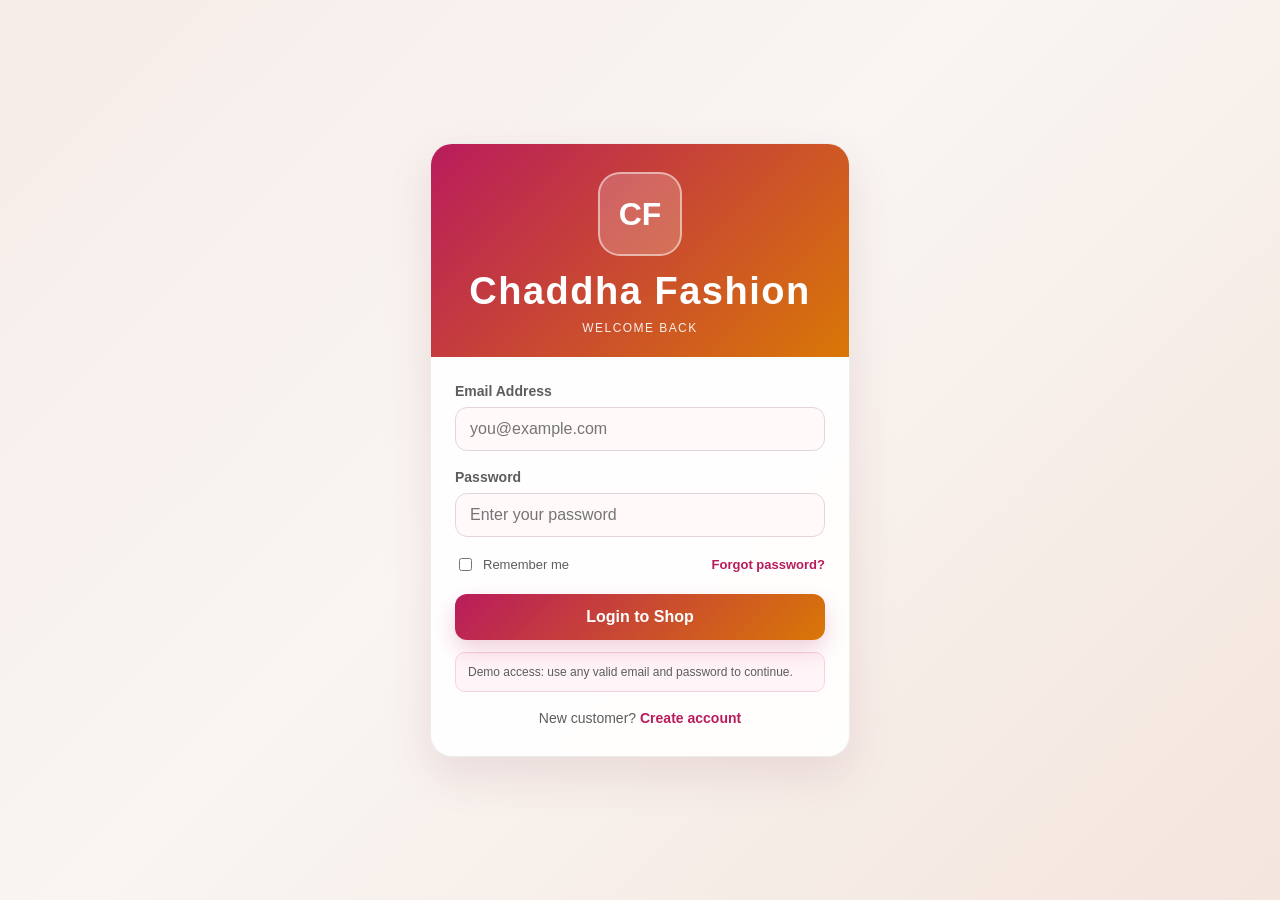
==== index.html @ 6eb84017 "Merge pull request #5 from sudhanshimehrotra/feature/blog Added blog" ====
<!DOCTYPE html>
<html lang="en">
  <head>
    <meta charset="UTF-8" />
    <meta name="viewport" content="width=device-width, initial-scale=1.0" />
    <title> Yash | Premium Style</title>
    <style>
      :root {
        --bg: #f7f1ee;
        --panel: #f1e8e4;
        --panel-dark: #e4d3ca;
        --text: #1d1d1d;
        --muted: #4b4b4b;
        --white: #ffffff;
        --accent: #b91c5c;
        --soft-accent: #d97706;
      }

      * {
        box-sizing: border-box;
      }

      body {
        margin: 0;
        background: #efefef;
        font-family: Arial, Helvetica, sans-serif;
        color: var(--text);
      }

      .page {
        width: min(1100px, 92%);
        margin: 40px auto;
        background: transparent;
      }

      .topbar {
        display: grid;
        grid-template-columns: 1.2fr 3.5fr 0.3fr;
        align-items: center;
        gap: 16px;
        margin-bottom: 18px;
        min-height: 80px;
      }

      .logo-box,
      .nav-box,
      .banner,
      .intro,
      .card,
      .footer {
        background: var(--panel);
        border: 1px solid rgba(0, 0, 0, 0.08);
      }

      .logo-box {
        display: flex;
        align-items: center;
        justify-content: center;
        min-height: 82px;
        padding: 12px;
        cursor: pointer;
      }

      .logo-box img {
        display: block;
        max-width: 100%;
        max-height: 82px;
        object-fit: contain;
        filter: drop-shadow(0 6px 12px rgba(185, 28, 92, 0.15));
      }

      .nav-box {
        min-height: 82px;
        display: flex;
        align-items: center;
        justify-content: center;
        gap: 28px;
        padding: 16px 24px;
        font-weight: 600;
        color: var(--muted);
        text-transform: uppercase;
        letter-spacing: 0.04em;
        font-size: 14px;
      }

      .nav-box span {
        display: inline-block;
        padding: 8px 12px;
        border-radius: 4px;
        cursor: pointer;
        transition: color 0.3s;
      }

      .nav-box span:hover {
        color: var(--accent);
      }

      .cart-icon {
        background: var(--panel);
        border: 1px solid rgba(0, 0, 0, 0.08);
        min-height: 82px;
        display: flex;
        align-items: center;
        justify-content: center;
        cursor: pointer;
        position: relative;
        border-radius: 4px;
        padding: 12px;
        font-size: 32px;
        transition: transform 0.2s;
      }

      .cart-icon:hover {
        transform: scale(1.05);
      }

      .user-actions {
        display: flex;
        align-items: center;
        justify-content: center;
        gap: 10px;
      }

      .logout-btn {
        background: var(--accent);
        color: white;
        border: none;
        border-radius: 8px;
        padding: 8px 12px;
        font-weight: 700;
        cursor: pointer;
      }

      .cart-badge {
        position: absolute;
        top: 8px;
        right: 8px;
        background: var(--accent);
        color: white;
        border-radius: 50%;
        width: 24px;
        height: 24px;
        display: flex;
        align-items: center;
        justify-content: center;
        font-size: 12px;
        font-weight: bold;
      }

      .banner {
        min-height: 420px;
        margin: 14px 0 18px;
        display: flex;
        align-items: center;
        justify-content: center;
        position: relative;
        overflow: hidden;
        background: #ececec;
        border: 1px solid rgba(0, 0, 0, 0.08);
      }

      .banner::before {
        content: "";
        position: absolute;
        inset: 0;
        background: linear-gradient(135deg, rgba(255,255,255,0.1), rgba(0,0,0,0.05));
        z-index: 1;
      }

      .banner img {
        position: absolute;
        inset: 0;
        width: 100%;
        height: 100%;
        object-fit: cover;
        display: block;
      }

      .banner-content {
        position: relative;
        z-index: 2;
        text-align: center;
        color: var(--text);
        background: rgba(255,255,255,0.18);
        padding: 24px 30px;
        border-radius: 12px;
        backdrop-filter: blur(2px);
      }

      .banner-content h2 {
        margin: 0 0 8px;
        font-size: clamp(32px, 4vw, 56px);
        letter-spacing: 0.04em;
      }

      .banner-content p {
        margin: 0;
        font-size: 18px;
        letter-spacing: 0.12em;
        text-transform: uppercase;
      }

      .intro {
        min-height: 110px;
        display: flex;
        align-items: center;
        justify-content: center;
        margin-bottom: 18px;
        padding: 20px 30px;
        font-size: clamp(22px, 2vw, 32px);
        font-weight: 700;
        text-align: center;
      }

      .section-header {
        display: flex;
        justify-content: space-between;
        align-items: center;
        margin: 24px 0 16px;
        padding: 12px 0;
        border-bottom: 2px solid var(--accent);
      }

      .section-header h3 {
        margin: 0;
        font-size: 24px;
        font-weight: 700;
      }

      .view-all-link {
        color: var(--accent);
        text-decoration: none;
        font-weight: 600;
        cursor: pointer;
        transition: color 0.3s;
      }

      .view-all-link:hover {
        color: #ff2d7d;
      }

      .product-grid {
        display: grid;
        grid-template-columns: repeat(3, minmax(180px, 1fr));
        gap: 18px;
        margin-bottom: 28px;
      }

      .section-container {
        margin-bottom: 32px;
      }

      .card {
        min-height: 240px;
        display: flex;
        align-items: center;
        justify-content: center;
        position: relative;
        overflow: hidden;
        background: #f3f3f3;
        cursor: pointer;
        transition: transform 0.3s, box-shadow 0.3s;
      }

      .card:hover {
        transform: translateY(-8px);
        box-shadow: 0 8px 16px rgba(0,0,0,0.15);
      }

      .card img {
        width: 100%;
        height: 100%;
        object-fit: cover;
        display: block;
      }

      .card-overlay {
        position: absolute;
        bottom: 0;
        left: 0;
        right: 0;
        background: rgba(0,0,0,0.7);
        color: white;
        padding: 12px;
        transform: translateY(100%);
        transition: transform 0.3s;
      }

      .card:hover .card-overlay {
        transform: translateY(0);
      }

      .card-overlay button {
        background: var(--accent);
        color: white;
        border: none;
        padding: 8px 16px;
        border-radius: 4px;
        cursor: pointer;
        font-weight: 600;
        width: 100%;
      }

      .card-overlay button:hover {
        background: #ff2d7d;
      }

      .footer {
        background: #f5f5f5;
        border: 1px solid rgba(0, 0, 0, 0.08);
        padding: 36px 28px 18px;
        margin-top: 18px;
      }

      .footer-inner {
        display: grid;
        grid-template-columns: 1.8fr 1fr 1fr 1fr 1.2fr;
        gap: 26px;
        align-items: start;
      }

      .footer-brand {
        padding-right: 18px;
      }

      .footer-brand h3 {
        margin: 0 0 10px;
        font-size: 30px;
        letter-spacing: 0.03em;
        text-transform: none;
      }

      .footer-brand p {
        margin: 0;
        color: var(--muted);
        line-height: 1.7;
        font-size: 15px;
      }

      .footer-col h4 {
        margin: 0 0 14px;
        font-size: 15px;
        letter-spacing: 0.08em;
        text-transform: uppercase;
        color: var(--text);
      }

      .footer-col ul {
        list-style: none;
        padding: 0;
        margin: 0;
      }

      .footer-col li {
        margin-bottom: 8px;
        color: var(--muted);
        font-size: 14px;
      }

      .socials {
        display: flex;
        flex-wrap: wrap;
        gap: 10px;
        margin-top: 10px;
      }

      .socials span {
        background: #fff;
        border: 1px solid rgba(0,0,0,0.08);
        padding: 8px 12px;
        border-radius: 20px;
        font-size: 13px;
      }

      .footer-divider {
        border: 0;
        border-top: 1px solid rgba(0, 0, 0, 0.18);
        margin: 28px 0 18px;
      }

      .footer-bottom {
        text-align: center;
        font-size: 14px;
        letter-spacing: 0.08em;
        text-transform: uppercase;
        color: var(--muted);
        padding-bottom: 10px;
      }

      @media (max-width: 760px) {
        .topbar {
          grid-template-columns: 1fr;
        }

        .footer-inner {
          grid-template-columns: 1fr 1fr;
        }

        .nav-box {
          flex-wrap: wrap;
          gap: 12px;
        }

        .product-grid {
          grid-template-columns: 1fr;
        }
      }
    </style>
  </head>
  <body>
    <div class="page">
      <header class="topbar">
        <div class="logo-box" onclick="goHome()">
          <img src="./chaddha-logo.svg" alt="Chaddha Fashion logo" />
        </div>
        <nav class="nav-box" aria-label="Main navigation">
          <span onclick="goHome()">Home</span>
          <span>Men</span>
          <span>Women</span>
          <span>Kids</span>
          <span>Sale</span>
          <span onclick="location.href='blog.html'">Blog</span>
        </nav>
        <div class="user-actions">
          <div class="cart-icon" onclick="goToCart()">
            🛒
            <div class="cart-badge" id="cart-count">0</div>
          </div>
          <button class="logout-btn" onclick="logoutUser()">Logout</button>
        </div>
      </header>

      <section class="banner" aria-label="Promotional banner">
        <img src="./My Boy.jpeg" alt="Fashion model" />
        <div class="banner-content">
          <h2>Big Fashion Sale</h2>
          <p>Up to 60% off</p>
        </div>
      </section>

      <section class="intro">Shop the Latest Trends for Every Season</section>

      <!-- Latest Fashion Highlight Section -->
      <div class="section-container">
        <div class="section-header">
          <h3>Latest Fashion Collections</h3>
        </div>
        <section style="background: var(--panel); padding: 24px; border-radius: 8px; margin-bottom: 28px; border: 1px solid rgba(0, 0, 0, 0.08);">
          <p style="margin: 0; font-size: 16px; line-height: 1.8; color: var(--text);">
            Explore our curated selection of the <strong>latest fashion trends</strong> from top designers and emerging brands. 
            Our collection features cutting-edge styles, contemporary designs, and timeless pieces that define today's fashion landscape. 
            Whether you're looking for seasonal must-haves, runway-inspired looks, or everyday essentials, discover the newest arrivals 
            that keep your wardrobe fresh and on-trend.
          </p>
        </section>
      </div>

      <!-- Featured Products Section -->
      <div class="section-container">
        <div class="section-header">
          <h3>Featured Products</h3>
          <a class="view-all-link" onclick="goToProducts()">View All →</a>
        </div>
        <section class="product-grid" id="featured-grid">
          <!-- Featured products will be inserted here -->
        </section>
      </div>

      <!-- New Arrivals Section -->
      <div class="section-container">
        <div class="section-header">
          <h3>New Arrivals</h3>
          <a class="view-all-link" onclick="goToProducts()">View All →</a>
        </div>
        <section class="product-grid" id="new-arrivals-grid">
          <!-- New arrivals will be inserted here -->
        </section>
      </div>

      <!-- Best Sellers Section -->
      <div class="section-container">
        <div class="section-header">
          <h3>Best Sellers</h3>
          <a class="view-all-link" onclick="goToProducts()">View All →</a>
        </div>
        <section class="product-grid" id="best-sellers-grid">
          <!-- Best sellers will be inserted here -->
        </section>
      </div>

      <!-- Trending Now Section -->
      <div class="section-container">
        <div class="section-header">
          <h3>shopping</h3>
          <a class="view-all-link" onclick="goToProducts()">View All →</a>
        </div>
        <section class="product-grid" id="trending-grid">
          <!-- Trending products will be inserted here -->
        </section>
      </div>

      <footer class="footer">
        <div class="footer-inner">
          <div class="footer-brand">
            <h3>Fashion for Every Moment</h3>
            <p>Discover stylish products made for everyone. Our collections celebrate fashion for all genders, offering diverse styles and sizes to express your unique identity and personal style.</p>
          </div>

          <div class="footer-col">
            <h4>Shop</h4>
            <ul>
              <li>Women</li>
              <li>Men</li>
              <li>Kids</li>
              <li>New Arrivals</li>
              <li>Sale</li>
            </ul>
          </div>

          <div class="footer-col">
            <h4>Customer Care</h4>
            <ul>
              <li>Contact Us</li>
              <li>FAQs</li>
              <li>Shipping &amp; Delivery</li>
              <li>Returns &amp; Refunds</li>
              <li>Order</li>
            </ul>
          </div>

          <div class="footer-col">
            <h4>About Us</h4>
            <ul>
              <li>Our Story</li>
              <li>Careers</li>
              <li>Privacy Policy</li>
              <li>Terms &amp; Conditions</li>
            </ul>
          </div>

          <div class="footer-col">
            <h4>Follow Us</h4>
            <div class="socials">
              <span>Instagram</span>
              <span>Facebook</span>
              <span>Pinterest</span>
              <span>YouTube</span>
            </div>
          </div>
        </div>

        <hr class="footer-divider" />

        <div class="footer-bottom">© 2026 CHADDHA FASHION. All Rights Reserved.</div>
      </footer>
    </div>

    <script>
      function checkLogin() {
        const loggedIn = localStorage.getItem('chaddha_logged_in');
        if (loggedIn !== 'true') {
          window.location.href = 'login.html';
          return false;
        }
        return true;
      }

      function logoutUser() {
        localStorage.removeItem('chaddha_logged_in');
        localStorage.removeItem('chaddha_user_email');
        localStorage.removeItem('chaddha_user_password');
        window.location.href = 'login.html';
      }

      checkLogin();

      // Extended Product data with categories
      const allProducts = [
        {
          id: 1,
          name: "Premium Men's Fashion",
          image: './Box 1.jpg',
          price: 1999,
          description: 'Premium quality men\'s fashion collection with latest trends',
          category: 'men',
          featured: true,
          newArrival: true,
          bestSeller: false,
          trending: true
        },
        {
          id: 2,
          name: "Women's Essentials",
          image: './box 2.jpg',
          price: 2499,
          description: 'Beautiful women\'s collection for every occasion',
          category: 'women',
          featured: true,
          newArrival: false,
          bestSeller: true,
          trending: true
        },
        {
          id: 3,
          name: "Kids Collection",
          image: './box 3.jpg',
          price: 999,
          description: 'Comfortable and stylish clothing for kids',
          category: 'kids',
          featured: true,
          newArrival: true,
          bestSeller: true,
          trending: false
        },
        {
          id: 4,
          name: "Summer Dress Collection",
          image: './box 2.jpg',
          price: 1599,
          description: 'Lightweight and comfortable summer dresses',
          category: 'women',
          featured: false,
          newArrival: true,
          bestSeller: false,
          trending: true
        },
        {
          id: 5,
          name: "Casual Men's Wear",
          image: './Box 1.jpg',
          price: 1299,
          description: 'Casual and comfortable men\'s clothing line',
          category: 'men',
          featured: false,
          newArrival: false,
          bestSeller: true,
          trending: true
        },
        {
          id: 6,
          name: "Kids Sports Wear",
          image: './box 3.jpg',
          price: 799,
          description: 'Active wear for kids with great comfort',
          category: 'kids',
          featured: false,
          newArrival: true,
          bestSeller: true,
          trending: false
        }
      ];

      // Cart management
      let cart = JSON.parse(localStorage.getItem('cart')) || [];

      function updateCartCount() {
        const count = cart.length;
        document.getElementById('cart-count').textContent = count;
      }

      function renderProductCard(product) {
        return `
          <article class="card" onclick="viewProduct(${product.id})">
            <img src="${product.image}" alt="${product.name}" />
            <div class="card-overlay">
              <button onclick="addToCart(${product.id}, event)">Add to Cart</button>
            </div>
          </article>
        `;
      }

      function renderProducts() {
        // Featured Products
        const featured = allProducts.filter(p => p.featured);
        document.getElementById('featured-grid').innerHTML = featured.map(renderProductCard).join('');

        // New Arrivals
        const newArrivals = allProducts.filter(p => p.newArrival);
        document.getElementById('new-arrivals-grid').innerHTML = newArrivals.map(renderProductCard).join('');

        // Best Sellers
        const bestSellers = allProducts.filter(p => p.bestSeller);
        document.getElementById('best-sellers-grid').innerHTML = bestSellers.map(renderProductCard).join('');

        // Trending
        const trending = allProducts.filter(p => p.trending);
        document.getElementById('trending-grid').innerHTML = trending.map(renderProductCard).join('');
      }

      function addToCart(productId, event) {
        event.stopPropagation();
        const product = allProducts.find(p => p.id === productId);
        if (product) {
          cart.push({...product, cartId: Date.now()});
          localStorage.setItem('cart', JSON.stringify(cart));
          updateCartCount();
          alert(`${product.name} added to cart!`);
        }
      }

      function viewProduct(productId) {
        const product = allProducts.find(p => p.id === productId);
        if (product) {
          alert(`${product.name}\n\nPrice: ₹${product.price}\n\n${product.description}\n\nClick "Add to Cart" to purchase!`);
        }
      }

      function goToCart() {
        window.location.href = 'cart.html';
      }

      function goHome() {
        window.location.href = 'index.html';
      }

      function goToProducts() {
        window.location.href = 'products.html';
      }

      // Initialize
      updateCartCount();
      renderProducts();
    </script>
  </body>
</html>
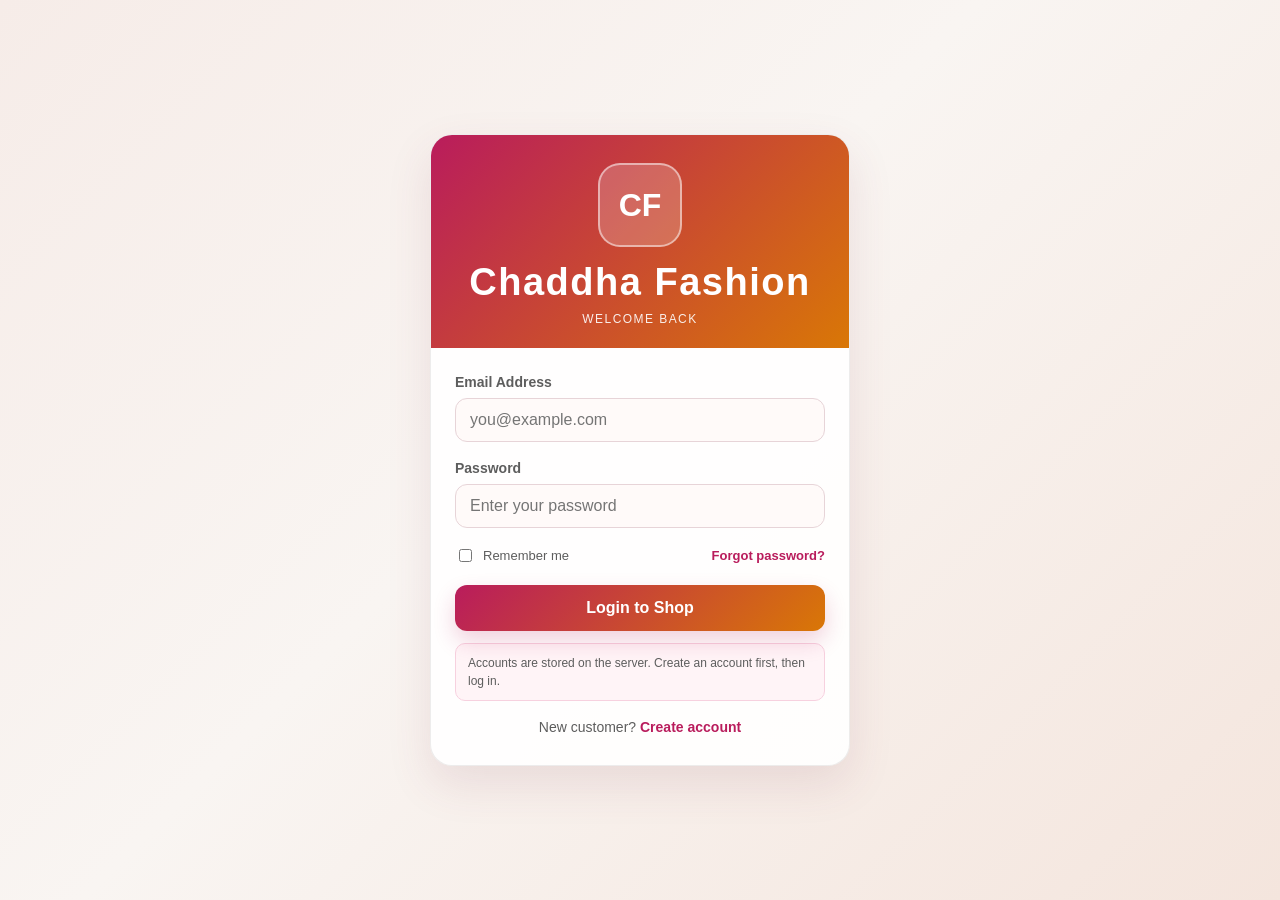
==== commit 1b341fe4: "added clothing features" ====
--- a/index.html
+++ b/index.html
@@ -3,7 +3,10 @@
   <head>
     <meta charset="UTF-8" />
     <meta name="viewport" content="width=device-width, initial-scale=1.0" />
-    <title> Yash | Premium Style</title>
+    <meta name="description" content="Shop the latest men's, women's and kids' fashion at Chaddha Fashion." />
+    <title>Chaddha Fashion | Premium Style</title>
+    <link rel="icon" href="./chaddha-logo.svg" type="image/svg+xml" />
+    <link rel="stylesheet" href="./shop.css" />
     <style>
       :root {
         --bg: #f7f1ee;
@@ -405,28 +408,202 @@
           grid-template-columns: 1fr;
         }
       }
+
+      /* Editorial storefront layer */
+      :root {
+        --ink: #172321;
+        --muted: #64716d;
+        --paper: #f8f6f1;
+        --cream: #eee8dc;
+        --forest: #173f3a;
+        --coral: #d56b4f;
+        --line: rgba(23, 35, 33, 0.13);
+      }
+
+      body {
+        background: var(--paper);
+        color: var(--ink);
+        font-family: "Trebuchet MS", "Segoe UI", sans-serif;
+      }
+
+      .page {
+        width: min(1240px, calc(100% - 48px));
+        margin: 24px auto 48px;
+      }
+
+      .topbar {
+        grid-template-columns: 190px 1fr auto;
+        min-height: 76px;
+        margin-bottom: 24px;
+        padding: 10px 14px;
+        background: rgba(255, 255, 255, 0.72);
+        border: 1px solid var(--line);
+        border-radius: 18px;
+        box-shadow: 0 12px 30px rgba(23, 35, 33, 0.06);
+      }
+
+      .logo-box,
+      .nav-box,
+      .cart-icon {
+        min-height: 56px;
+        background: transparent;
+        border: 0;
+      }
+
+      .logo-box { justify-content: flex-start; padding: 8px; }
+      .logo-box img { max-height: 56px; filter: none; }
+      .nav-box { justify-content: center; gap: 8px; padding: 8px; }
+      .nav-box span { color: var(--ink); border-radius: 10px; padding: 10px 14px; }
+      .nav-box span:hover { color: var(--coral); background: var(--cream); }
+      .cart-icon { color: var(--forest); font-size: 28px; border-radius: 12px; }
+      .cart-icon:hover { background: var(--cream); transform: none; }
+      .logout-btn { background: var(--forest); border-radius: 999px; padding: 10px 16px; }
+      .cart-badge { background: var(--coral); }
+
+      .banner {
+        min-height: 540px;
+        margin: 0 0 24px;
+        justify-content: flex-start;
+        border: 0;
+        border-radius: 24px;
+        background: var(--forest);
+        box-shadow: 0 18px 40px rgba(23, 35, 33, 0.14);
+      }
+
+      .banner::before {
+        background: linear-gradient(90deg, rgba(8, 26, 24, 0.8) 0%, rgba(8, 26, 24, 0.2) 58%, rgba(8, 26, 24, 0.05));
+      }
+
+      .banner img { object-position: center 28%; opacity: 0.9; }
+      .banner-content { max-width: 580px; padding: 48px; text-align: left; background: transparent; backdrop-filter: none; }
+      .banner-content h2 { margin-bottom: 18px; color: #fffaf2; font-family: Georgia, serif; font-size: clamp(48px, 7vw, 92px); line-height: 0.95; letter-spacing: -0.02em; }
+      .banner-content p { color: #f1c9af; font-size: 14px; font-weight: 700; letter-spacing: 0.18em; }
+
+      .intro {
+        min-height: auto;
+        justify-content: flex-start;
+        margin-bottom: 42px;
+        padding: 28px 0 0;
+        background: transparent;
+        border: 0;
+        border-top: 1px solid var(--line);
+        font-family: Georgia, serif;
+        font-size: clamp(28px, 4vw, 48px);
+        font-weight: 400;
+        text-align: left;
+      }
+
+      .section-container { margin-bottom: 54px; }
+      .section-header { margin: 0 0 18px; padding: 0 0 14px; border-bottom: 1px solid var(--line); }
+      .section-header h3 { color: var(--forest); font-family: Georgia, serif; font-size: 30px; font-weight: 400; }
+      .view-all-link { color: var(--coral); font-size: 13px; letter-spacing: 0.08em; text-transform: uppercase; }
+      .kids-collection-section { margin-top: 10px; }
+      .kids-intro {
+        display: grid;
+        grid-template-columns: 1.2fr 1fr;
+        gap: 24px;
+        align-items: center;
+        margin-bottom: 28px;
+        padding: 30px;
+        background: var(--cream);
+        border-left: 5px solid var(--coral);
+      }
+      .kids-intro h4 { margin: 0 0 8px; color: var(--forest); font-family: Georgia, serif; font-size: 28px; font-weight: 400; }
+      .kids-intro p { margin: 0; color: var(--muted); line-height: 1.7; }
+      .kids-intro-note { color: var(--coral); font-size: 12px; font-weight: 700; letter-spacing: 0.14em; text-transform: uppercase; }
+      .kids-subsection { margin-top: 28px; }
+      .kids-subsection h4 { margin: 0 0 12px; color: var(--forest); font-size: 18px; font-weight: 700; letter-spacing: 0.05em; text-transform: uppercase; }
+      .kids-subsection .product-grid { grid-template-columns: repeat(2, minmax(0, 1fr)); margin-bottom: 0; }
+      .section-container > section[style] { background: var(--cream) !important; border: 0 !important; border-radius: 0 !important; padding: 28px !important; }
+      .section-container > section[style] p { color: var(--ink) !important; max-width: 780px; }
+      .product-grid { grid-template-columns: repeat(4, minmax(0, 1fr)); gap: 16px; }
+      .card { min-height: 340px; align-items: flex-end; background: var(--cream); border: 0; border-radius: 0; box-shadow: none; }
+      .card:hover { transform: translateY(-5px); box-shadow: 0 16px 28px rgba(23, 35, 33, 0.12); }
+      .card img { height: 100%; object-fit: cover; }
+      .card-overlay { transform: translateY(0); padding: 16px; background: linear-gradient(transparent, rgba(10, 22, 20, 0.9) 42%); }
+      .card-overlay::before { content: attr(data-name); display: block; margin-bottom: 10px; color: #fffaf2; font-family: Georgia, serif; font-size: 18px; }
+      .card-overlay button { background: var(--coral); border-radius: 999px; padding: 10px 16px; }
+      .footer { margin-top: 32px; padding: 44px 32px 18px; background: var(--forest); border: 0; border-radius: 20px; color: #fffaf2; }
+      .footer-brand h3, .footer-col h4 { color: #fffaf2; }
+      .footer-brand p, .footer-col li, .footer-bottom { color: #c6d4cf; }
+      .socials span { background: transparent; border-color: rgba(255,255,255,0.25); color: #fffaf2; }
+      .footer-divider { border-top-color: rgba(255,255,255,0.2); }
+
+      @media (max-width: 760px) {
+        .page { width: min(100% - 28px, 620px); margin-top: 14px; }
+        .topbar { grid-template-columns: 1fr auto; }
+        .nav-box { grid-column: 1 / -1; grid-row: 2; justify-content: flex-start; overflow-x: auto; }
+        .user-actions { grid-column: 2; grid-row: 1; }
+        .banner { min-height: 450px; }
+        .banner-content { padding: 30px; }
+        .product-grid { grid-template-columns: repeat(2, minmax(0, 1fr)); }
+        .card { min-height: 260px; }
+        .kids-intro { grid-template-columns: 1fr; padding: 24px; }
+      }
+
+      /* --- Added with the search / sort / size shopping features --- */
+      .topbar { grid-template-columns: 170px 1fr minmax(200px, 270px) auto; }
+      .nav-box a {
+        display: inline-block;
+        padding: 10px 13px;
+        border-radius: 10px;
+        color: var(--ink);
+        font-size: 14px;
+        font-weight: 600;
+        letter-spacing: 0.04em;
+        text-decoration: none;
+        text-transform: uppercase;
+        transition: background 0.2s, color 0.2s;
+      }
+      .nav-box a:hover { background: var(--cream); color: var(--coral); }
+      .cart-icon { text-decoration: none; }
+      .view-all-link { text-decoration: none; }
+
+      /* Footer entries that lead somewhere are now real links. The About Us
+         column stays plain text, because those pages do not exist yet. */
+      .footer-col li a { color: #c6d4cf; text-decoration: none; transition: color 0.2s; }
+      .footer-col li a:hover { color: #fffaf2; text-decoration: underline; }
+
+      /* The section grids now hold the shared .shop-card, which brings its
+         own styling, so the old .card rules no longer apply to them. */
+      .product-grid { grid-template-columns: repeat(4, minmax(0, 1fr)); gap: 16px; }
+
+      @media (max-width: 900px) {
+        .topbar { grid-template-columns: 1fr auto; }
+        .nav-box { grid-column: 1 / -1; grid-row: 3; justify-content: flex-start; overflow-x: auto; }
+        .topbar .site-search { grid-column: 1 / -1; grid-row: 2; }
+        .user-actions { grid-column: 2; grid-row: 1; }
+      }
+
+      @media (max-width: 760px) {
+        .product-grid { grid-template-columns: repeat(2, minmax(0, 1fr)); gap: 12px; }
+      }
     </style>
   </head>
   <body>
     <div class="page">
       <header class="topbar">
-        <div class="logo-box" onclick="goHome()">
+        <a class="logo-box" href="index.html">
           <img src="./chaddha-logo.svg" alt="Chaddha Fashion logo" />
         </div>
         <nav class="nav-box" aria-label="Main navigation">
-          <span onclick="goHome()">Home</span>
-          <span>Men</span>
-          <span>Women</span>
-          <span>Kids</span>
-          <span>Sale</span>
-          <span onclick="location.href='blog.html'">Blog</span>
+          <a href="index.html">Home</a>
+          <a href="products.html?category=men">Men</a>
+          <a href="products.html?category=women">Women</a>
+          <a href="products.html?category=kids">Kids</a>
+          <a href="orders.html">Orders</a>
+          <a href="blog.html">Blog</a>
         </nav>
+        <form class="site-search" data-search-form role="search">
+          <input type="search" name="q" placeholder="Search for shirts, kurtas…" aria-label="Search products" />
+          <button type="submit">Search</button>
+        </form>
         <div class="user-actions">
-          <div class="cart-icon" onclick="goToCart()">
+          <a class="cart-icon" href="cart.html" aria-label="Shopping cart">
             🛒
-            <div class="cart-badge" id="cart-count">0</div>
-          </div>
-          <button class="logout-btn" onclick="logoutUser()">Logout</button>
+            <span class="cart-badge" data-cart-count>0</span>
+          </a>
+          <button class="logout-btn" type="button" data-logout>Logout</button>
         </div>
       </header>
 
@@ -459,7 +636,7 @@
       <div class="section-container">
         <div class="section-header">
           <h3>Featured Products</h3>
-          <a class="view-all-link" onclick="goToProducts()">View All →</a>
+          <a class="view-all-link" href="products.html">View All →</a>
         </div>
         <section class="product-grid" id="featured-grid">
           <!-- Featured products will be inserted here -->
@@ -470,7 +647,7 @@
       <div class="section-container">
         <div class="section-header">
           <h3>New Arrivals</h3>
-          <a class="view-all-link" onclick="goToProducts()">View All →</a>
+          <a class="view-all-link" href="products.html">View All →</a>
         </div>
         <section class="product-grid" id="new-arrivals-grid">
           <!-- New arrivals will be inserted here -->
@@ -481,7 +658,7 @@
       <div class="section-container">
         <div class="section-header">
           <h3>Best Sellers</h3>
-          <a class="view-all-link" onclick="goToProducts()">View All →</a>
+          <a class="view-all-link" href="products.html">View All →</a>
         </div>
         <section class="product-grid" id="best-sellers-grid">
           <!-- Best sellers will be inserted here -->
@@ -491,11 +668,37 @@
       <!-- Trending Now Section -->
       <div class="section-container">
         <div class="section-header">
-          <h3>shopping</h3>
-          <a class="view-all-link" onclick="goToProducts()">View All →</a>
+          <h3>Trending Now</h3>
+          <a class="view-all-link" href="products.html">View All →</a>
         </div>
         <section class="product-grid" id="trending-grid">
           <!-- Trending products will be inserted here -->
+        </section>
+      </div>
+
+      <!-- Kids Collection Section -->
+      <div class="section-container kids-collection-section">
+        <div class="section-header">
+          <h3>Kids Collection</h3>
+          <a class="view-all-link" href="products.html?category=kids">Shop Kids →</a>
+        </div>
+        <section class="kids-intro">
+          <div>
+            <div class="kids-intro-note">Made for little moments</div>
+            <h4>Playful style, made to move</h4>
+            <p>Discover bright, comfortable looks for celebrations, playdates, and every adventure in between.</p>
+          </div>
+          <div>
+            <p><strong>Two moods. One joyful wardrobe.</strong><br />Choose traditional charm in Ethnic Wear or easy everyday favourites in Casual.</p>
+          </div>
+        </section>
+        <section class="kids-subsection" aria-labelledby="ethnic-kids-heading">
+          <h4 id="ethnic-kids-heading">Ethnic Wear</h4>
+          <div class="product-grid" id="kids-ethnic-grid"></div>
+        </section>
+        <section class="kids-subsection" aria-labelledby="casual-kids-heading">
+          <h4 id="casual-kids-heading">Casual</h4>
+          <div class="product-grid" id="kids-casual-grid"></div>
         </section>
       </div>
 
@@ -509,22 +712,20 @@
           <div class="footer-col">
             <h4>Shop</h4>
             <ul>
-              <li>Women</li>
-              <li>Men</li>
-              <li>Kids</li>
-              <li>New Arrivals</li>
-              <li>Sale</li>
+              <li><a href="products.html?category=women">Women</a></li>
+              <li><a href="products.html?category=men">Men</a></li>
+              <li><a href="products.html?category=kids">Kids</a></li>
+              <li><a href="products.html?type=new">New Arrivals</a></li>
+              <li><a href="products.html?type=bestseller">Best Sellers</a></li>
             </ul>
           </div>
 
           <div class="footer-col">
             <h4>Customer Care</h4>
             <ul>
-              <li>Contact Us</li>
-              <li>FAQs</li>
-              <li>Shipping &amp; Delivery</li>
-              <li>Returns &amp; Refunds</li>
-              <li>Order</li>
+              <li><a href="orders.html">My Orders</a></li>
+              <li><a href="cart.html">My Cart</a></li>
+              <li><a href="blog.html">Style Journal</a></li>
             </ul>
           </div>
 
@@ -555,171 +756,28 @@
       </footer>
     </div>
 
+    <script src="./shop-data.js"></script>
+    <script src="./shop.js"></script>
     <script>
-      function checkLogin() {
-        const loggedIn = localStorage.getItem('chaddha_logged_in');
-        if (loggedIn !== 'true') {
-          window.location.href = 'login.html';
-          return false;
-        }
-        return true;
-      }
-
-      function logoutUser() {
-        localStorage.removeItem('chaddha_logged_in');
-        localStorage.removeItem('chaddha_user_email');
-        localStorage.removeItem('chaddha_user_password');
-        window.location.href = 'login.html';
-      }
-
-      checkLogin();
-
-      // Extended Product data with categories
-      const allProducts = [
-        {
-          id: 1,
-          name: "Premium Men's Fashion",
-          image: './Box 1.jpg',
-          price: 1999,
-          description: 'Premium quality men\'s fashion collection with latest trends',
-          category: 'men',
-          featured: true,
-          newArrival: true,
-          bestSeller: false,
-          trending: true
-        },
-        {
-          id: 2,
-          name: "Women's Essentials",
-          image: './box 2.jpg',
-          price: 2499,
-          description: 'Beautiful women\'s collection for every occasion',
-          category: 'women',
-          featured: true,
-          newArrival: false,
-          bestSeller: true,
-          trending: true
-        },
-        {
-          id: 3,
-          name: "Kids Collection",
-          image: './box 3.jpg',
-          price: 999,
-          description: 'Comfortable and stylish clothing for kids',
-          category: 'kids',
-          featured: true,
-          newArrival: true,
-          bestSeller: true,
-          trending: false
-        },
-        {
-          id: 4,
-          name: "Summer Dress Collection",
-          image: './box 2.jpg',
-          price: 1599,
-          description: 'Lightweight and comfortable summer dresses',
-          category: 'women',
-          featured: false,
-          newArrival: true,
-          bestSeller: false,
-          trending: true
-        },
-        {
-          id: 5,
-          name: "Casual Men's Wear",
-          image: './Box 1.jpg',
-          price: 1299,
-          description: 'Casual and comfortable men\'s clothing line',
-          category: 'men',
-          featured: false,
-          newArrival: false,
-          bestSeller: true,
-          trending: true
-        },
-        {
-          id: 6,
-          name: "Kids Sports Wear",
-          image: './box 3.jpg',
-          price: 799,
-          description: 'Active wear for kids with great comfort',
-          category: 'kids',
-          featured: false,
-          newArrival: true,
-          bestSeller: true,
-          trending: false
-        }
+      Shop.requireLogin();
+      Shop.initHeader();
+
+      // Each shelf on the home page is just a filter over the shared
+      // catalogue, rendered with the shared product card.
+      const SHELVES = [
+        { id: 'featured-grid', pick: product => product.featured },
+        { id: 'new-arrivals-grid', pick: product => product.newArrival },
+        { id: 'best-sellers-grid', pick: product => product.bestSeller },
+        { id: 'trending-grid', pick: product => product.trending },
+        { id: 'kids-ethnic-grid', pick: product => product.subcategory === 'Kids Ethnic Wear' },
+        { id: 'kids-casual-grid', pick: product => product.subcategory === 'Kids Casual' }
       ];
 
-      // Cart management
-      let cart = JSON.parse(localStorage.getItem('cart')) || [];
-
-      function updateCartCount() {
-        const count = cart.length;
-        document.getElementById('cart-count').textContent = count;
-      }
-
-      function renderProductCard(product) {
-        return `
-          <article class="card" onclick="viewProduct(${product.id})">
-            <img src="${product.image}" alt="${product.name}" />
-            <div class="card-overlay">
-              <button onclick="addToCart(${product.id}, event)">Add to Cart</button>
-            </div>
-          </article>
-        `;
-      }
-
-      function renderProducts() {
-        // Featured Products
-        const featured = allProducts.filter(p => p.featured);
-        document.getElementById('featured-grid').innerHTML = featured.map(renderProductCard).join('');
-
-        // New Arrivals
-        const newArrivals = allProducts.filter(p => p.newArrival);
-        document.getElementById('new-arrivals-grid').innerHTML = newArrivals.map(renderProductCard).join('');
-
-        // Best Sellers
-        const bestSellers = allProducts.filter(p => p.bestSeller);
-        document.getElementById('best-sellers-grid').innerHTML = bestSellers.map(renderProductCard).join('');
-
-        // Trending
-        const trending = allProducts.filter(p => p.trending);
-        document.getElementById('trending-grid').innerHTML = trending.map(renderProductCard).join('');
-      }
-
-      function addToCart(productId, event) {
-        event.stopPropagation();
-        const product = allProducts.find(p => p.id === productId);
-        if (product) {
-          cart.push({...product, cartId: Date.now()});
-          localStorage.setItem('cart', JSON.stringify(cart));
-          updateCartCount();
-          alert(`${product.name} added to cart!`);
-        }
-      }
-
-      function viewProduct(productId) {
-        const product = allProducts.find(p => p.id === productId);
-        if (product) {
-          alert(`${product.name}\n\nPrice: ₹${product.price}\n\n${product.description}\n\nClick "Add to Cart" to purchase!`);
-        }
-      }
-
-      function goToCart() {
-        window.location.href = 'cart.html';
-      }
-
-      function goHome() {
-        window.location.href = 'index.html';
-      }
-
-      function goToProducts() {
-        window.location.href = 'products.html';
-      }
-
-      // Initialize
-      updateCartCount();
-      renderProducts();
+      SHELVES.forEach(shelf => {
+        const host = document.getElementById(shelf.id);
+        if (!host) return;
+        host.innerHTML = PRODUCTS.filter(shelf.pick).map(Shop.productCard).join('');
+      });
     </script>
   </body>
 </html>
--- a/shop.css
+++ b/shop.css
@@ -0,0 +1,1159 @@
+/* Chaddha Fashion - shared styles for the parts that appear on more
+   than one page: pop-up messages, form errors, the header search box,
+   product cards, size pickers, quantity steppers, and the layouts for
+   the product and orders pages.
+
+   The custom properties below are prefixed with --shop- on purpose. The
+   older pages each declare their own --accent / --panel variables in an
+   inline <style> block, and a shared name would get overridden there. */
+
+:root {
+  --shop-ink: #172321;
+  --shop-muted: #64716d;
+  --shop-paper: #f8f6f1;
+  --shop-cream: #eee8dc;
+  --shop-forest: #173f3a;
+  --shop-coral: #d56b4f;
+  --shop-coral-dark: #bd533b;
+  --shop-line: rgba(23, 35, 33, 0.13);
+  --shop-white: #fffaf2;
+  --shop-danger: #b3261e;
+  --shop-serif: Georgia, "Times New Roman", serif;
+  --shop-sans: "Trebuchet MS", "Segoe UI", sans-serif;
+}
+
+/* ==================================================================
+   Pop-up messages (used everywhere instead of alert())
+   ================================================================== */
+.toast-host {
+  position: fixed;
+  right: 20px;
+  bottom: 20px;
+  z-index: 9999;
+  display: flex;
+  flex-direction: column;
+  gap: 10px;
+  pointer-events: none;
+}
+
+.toast {
+  display: flex;
+  align-items: center;
+  gap: 12px;
+  min-width: 260px;
+  max-width: 380px;
+  padding: 14px 18px;
+  border-radius: 12px;
+  background: var(--shop-forest);
+  color: var(--shop-white);
+  font-family: var(--shop-sans);
+  font-size: 14px;
+  line-height: 1.45;
+  box-shadow: 0 14px 34px rgba(23, 35, 33, 0.24);
+  transform: translateY(14px);
+  opacity: 0;
+  transition: transform 0.3s ease, opacity 0.3s ease;
+}
+
+.toast.is-visible {
+  transform: translateY(0);
+  opacity: 1;
+}
+
+.toast-icon {
+  display: grid;
+  place-items: center;
+  flex: 0 0 22px;
+  width: 22px;
+  height: 22px;
+  border-radius: 50%;
+  background: rgba(255, 250, 242, 0.16);
+  font-size: 13px;
+  font-weight: 700;
+}
+
+.toast-success .toast-icon {
+  background: var(--shop-coral);
+}
+
+.toast-error {
+  background: var(--shop-danger);
+}
+
+.toast-text {
+  flex: 1;
+}
+
+/* ==================================================================
+   Inline form errors
+   ================================================================== */
+.field-error {
+  margin: 6px 0 0;
+  color: var(--shop-danger);
+  font-family: var(--shop-sans);
+  font-size: 13px;
+  line-height: 1.4;
+}
+
+.field-error::before {
+  content: "▲ ";
+  font-size: 10px;
+}
+
+input.has-error,
+select.has-error,
+textarea.has-error {
+  border-color: var(--shop-danger) !important;
+  background: #fdf5f4;
+  outline-color: var(--shop-danger);
+}
+
+/* ==================================================================
+   Header search box
+   ================================================================== */
+.site-search {
+  display: flex;
+  align-items: center;
+  gap: 6px;
+  padding: 4px 4px 4px 14px;
+  border: 1px solid var(--shop-line);
+  border-radius: 999px;
+  background: #fff;
+}
+
+.site-search input {
+  width: 100%;
+  min-width: 0;
+  padding: 8px 0;
+  border: 0;
+  background: transparent;
+  color: var(--shop-ink);
+  font-family: var(--shop-sans);
+  font-size: 14px;
+}
+
+.site-search input:focus {
+  outline: none;
+}
+
+.site-search input::placeholder {
+  color: var(--shop-muted);
+}
+
+.site-search button {
+  flex: 0 0 auto;
+  padding: 8px 16px;
+  border: 0;
+  border-radius: 999px;
+  background: var(--shop-forest);
+  color: var(--shop-white);
+  font-family: var(--shop-sans);
+  font-size: 13px;
+  font-weight: 700;
+  cursor: pointer;
+  transition: background 0.25s;
+}
+
+.site-search button:hover {
+  background: var(--shop-coral);
+}
+
+/* Keeps the badge visible but quiet when the cart is empty. */
+.is-empty {
+  opacity: 0.55;
+}
+
+/* ==================================================================
+   Product cards (home page, search results, related products)
+   ================================================================== */
+.shop-card-grid {
+  display: grid;
+  grid-template-columns: repeat(auto-fill, minmax(220px, 1fr));
+  gap: 18px;
+}
+
+.shop-card {
+  display: flex;
+  flex-direction: column;
+  overflow: hidden;
+  border: 1px solid var(--shop-line);
+  border-radius: 14px;
+  background: #fff;
+  box-shadow: 0 8px 20px rgba(23, 35, 33, 0.05);
+  transition: transform 0.3s, box-shadow 0.3s;
+}
+
+.shop-card:hover {
+  transform: translateY(-5px);
+  box-shadow: 0 18px 32px rgba(23, 35, 33, 0.13);
+}
+
+.shop-card-media {
+  position: relative;
+  display: block;
+  height: 270px;
+  overflow: hidden;
+  background: var(--shop-cream);
+}
+
+.shop-card-media img {
+  width: 100%;
+  height: 100%;
+  object-fit: cover;
+  transition: transform 0.4s;
+}
+
+.shop-card:hover .shop-card-media img {
+  transform: scale(1.06);
+}
+
+.shop-card-tag {
+  position: absolute;
+  top: 12px;
+  left: 12px;
+  padding: 5px 12px;
+  border-radius: 999px;
+  background: var(--shop-coral);
+  color: #fff;
+  font-family: var(--shop-sans);
+  font-size: 11px;
+  font-weight: 700;
+  letter-spacing: 0.1em;
+  text-transform: uppercase;
+}
+
+.shop-card-body {
+  display: flex;
+  flex: 1;
+  flex-direction: column;
+  gap: 6px;
+  padding: 16px;
+  font-family: var(--shop-sans);
+}
+
+.shop-card-meta {
+  margin: 0;
+  color: var(--shop-coral);
+  font-size: 11px;
+  font-weight: 700;
+  letter-spacing: 0.12em;
+  text-transform: uppercase;
+}
+
+.shop-card-name {
+  margin: 0;
+  font-family: var(--shop-serif);
+  font-size: 19px;
+  font-weight: 400;
+  line-height: 1.3;
+}
+
+.shop-card-name a {
+  color: var(--shop-ink);
+  text-decoration: none;
+}
+
+.shop-card-name a:hover {
+  color: var(--shop-coral);
+}
+
+.shop-card-rating {
+  margin: 0;
+  color: var(--shop-muted);
+  font-size: 13px;
+}
+
+.shop-stars {
+  color: #e2a03f;
+  letter-spacing: 0.06em;
+}
+
+.shop-card-price {
+  margin: 2px 0 10px;
+  color: var(--shop-forest);
+  font-size: 20px;
+  font-weight: 700;
+}
+
+.shop-card-btn {
+  margin-top: auto;
+  padding: 11px 16px;
+  border-radius: 999px;
+  background: var(--shop-coral);
+  color: #fff;
+  font-size: 14px;
+  font-weight: 700;
+  text-align: center;
+  text-decoration: none;
+  transition: background 0.25s;
+}
+
+.shop-card-btn:hover {
+  background: var(--shop-coral-dark);
+}
+
+/* ==================================================================
+   Size picker
+   ================================================================== */
+.size-picker {
+  display: flex;
+  flex-wrap: wrap;
+  gap: 10px;
+}
+
+.size-option {
+  position: relative;
+}
+
+.size-option input {
+  position: absolute;
+  opacity: 0;
+  width: 1px;
+  height: 1px;
+}
+
+.size-option span {
+  display: grid;
+  place-items: center;
+  min-width: 54px;
+  padding: 11px 14px;
+  border: 1px solid var(--shop-line);
+  border-radius: 10px;
+  background: #fff;
+  color: var(--shop-ink);
+  font-family: var(--shop-sans);
+  font-size: 14px;
+  font-weight: 600;
+  cursor: pointer;
+  transition: border-color 0.2s, background 0.2s, color 0.2s;
+}
+
+.size-option span:hover {
+  border-color: var(--shop-coral);
+}
+
+.size-option input:checked + span {
+  border-color: var(--shop-forest);
+  background: var(--shop-forest);
+  color: var(--shop-white);
+}
+
+.size-option input:focus-visible + span {
+  outline: 2px solid var(--shop-coral);
+  outline-offset: 2px;
+}
+
+/* ==================================================================
+   Quantity stepper
+   ================================================================== */
+.qty-stepper {
+  display: inline-flex;
+  align-items: center;
+  overflow: hidden;
+  border: 1px solid var(--shop-line);
+  border-radius: 999px;
+  background: #fff;
+}
+
+.qty-stepper button {
+  width: 38px;
+  height: 38px;
+  border: 0;
+  background: transparent;
+  color: var(--shop-forest);
+  font-size: 18px;
+  font-weight: 700;
+  line-height: 1;
+  cursor: pointer;
+  transition: background 0.2s, color 0.2s;
+}
+
+.qty-stepper button:hover:not(:disabled) {
+  background: var(--shop-forest);
+  color: var(--shop-white);
+}
+
+.qty-stepper button:disabled {
+  color: #b7c1bd;
+  cursor: not-allowed;
+}
+
+.qty-stepper output,
+.qty-stepper .qty-value {
+  min-width: 34px;
+  font-family: var(--shop-sans);
+  font-size: 15px;
+  font-weight: 700;
+  text-align: center;
+}
+
+/* ==================================================================
+   Shared page shell for the new pages (product.html, orders.html)
+   ================================================================== */
+.shop-body {
+  margin: 0;
+  background: var(--shop-paper);
+  color: var(--shop-ink);
+  font-family: var(--shop-sans);
+}
+
+.shop-body * {
+  box-sizing: border-box;
+}
+
+.shop-shell {
+  width: min(1240px, calc(100% - 48px));
+  margin: 24px auto 56px;
+}
+
+.shop-header {
+  display: grid;
+  grid-template-columns: 170px 1fr minmax(220px, 300px) auto;
+  align-items: center;
+  gap: 14px;
+  margin-bottom: 28px;
+  padding: 10px 14px;
+  border: 1px solid var(--shop-line);
+  border-radius: 18px;
+  background: rgba(255, 255, 255, 0.72);
+  box-shadow: 0 12px 30px rgba(23, 35, 33, 0.06);
+}
+
+.shop-header-logo {
+  display: flex;
+  align-items: center;
+}
+
+.shop-header-logo img {
+  max-height: 56px;
+  max-width: 100%;
+  object-fit: contain;
+}
+
+.shop-nav {
+  display: flex;
+  align-items: center;
+  gap: 4px;
+}
+
+.shop-nav a {
+  padding: 10px 13px;
+  border-radius: 10px;
+  color: var(--shop-ink);
+  font-size: 14px;
+  font-weight: 600;
+  letter-spacing: 0.04em;
+  text-decoration: none;
+  text-transform: uppercase;
+  transition: background 0.2s, color 0.2s;
+}
+
+.shop-nav a:hover,
+.shop-nav a.is-active {
+  background: var(--shop-cream);
+  color: var(--shop-coral);
+}
+
+.shop-header-actions {
+  display: flex;
+  align-items: center;
+  gap: 8px;
+}
+
+.shop-cart-link {
+  position: relative;
+  display: grid;
+  place-items: center;
+  width: 48px;
+  height: 48px;
+  border-radius: 12px;
+  color: var(--shop-forest);
+  font-size: 24px;
+  text-decoration: none;
+  transition: background 0.2s;
+}
+
+.shop-cart-link:hover {
+  background: var(--shop-cream);
+}
+
+.shop-cart-badge {
+  position: absolute;
+  top: 4px;
+  right: 2px;
+  display: grid;
+  place-items: center;
+  min-width: 22px;
+  height: 22px;
+  padding: 0 5px;
+  border-radius: 999px;
+  background: var(--shop-coral);
+  color: #fff;
+  font-size: 11px;
+  font-weight: 700;
+}
+
+.shop-logout {
+  padding: 11px 18px;
+  border: 0;
+  border-radius: 999px;
+  background: var(--shop-forest);
+  color: var(--shop-white);
+  font-family: var(--shop-sans);
+  font-size: 13px;
+  font-weight: 700;
+  cursor: pointer;
+  transition: background 0.25s;
+}
+
+.shop-logout:hover {
+  background: var(--shop-coral);
+}
+
+.shop-crumbs {
+  margin: 0 0 22px;
+  color: var(--shop-muted);
+  font-size: 13px;
+}
+
+.shop-crumbs a {
+  color: var(--shop-muted);
+  text-decoration: none;
+}
+
+.shop-crumbs a:hover {
+  color: var(--shop-coral);
+}
+
+.shop-crumbs span {
+  padding: 0 6px;
+  opacity: 0.6;
+}
+
+.shop-title {
+  margin: 0 0 8px;
+  color: var(--shop-forest);
+  font-family: var(--shop-serif);
+  font-size: clamp(38px, 5vw, 60px);
+  font-weight: 400;
+  letter-spacing: -0.02em;
+}
+
+.shop-subtitle {
+  margin: 0 0 32px;
+  color: var(--shop-muted);
+  font-size: 16px;
+}
+
+.shop-section-title {
+  margin: 0 0 18px;
+  padding-bottom: 14px;
+  border-bottom: 1px solid var(--shop-line);
+  color: var(--shop-forest);
+  font-family: var(--shop-serif);
+  font-size: 28px;
+  font-weight: 400;
+}
+
+.shop-empty {
+  padding: 70px 30px;
+  border-radius: 16px;
+  background: var(--shop-cream);
+  text-align: center;
+}
+
+.shop-empty h2 {
+  margin: 0 0 10px;
+  color: var(--shop-forest);
+  font-family: var(--shop-serif);
+  font-size: 30px;
+  font-weight: 400;
+}
+
+.shop-empty p {
+  margin: 0 0 22px;
+  color: var(--shop-muted);
+}
+
+.shop-btn {
+  display: inline-block;
+  padding: 13px 26px;
+  border: 0;
+  border-radius: 999px;
+  background: var(--shop-coral);
+  color: #fff;
+  font-family: var(--shop-sans);
+  font-size: 15px;
+  font-weight: 700;
+  text-decoration: none;
+  cursor: pointer;
+  transition: background 0.25s;
+}
+
+.shop-btn:hover {
+  background: var(--shop-coral-dark);
+}
+
+.shop-btn-ghost {
+  background: transparent;
+  border: 1px solid var(--shop-forest);
+  color: var(--shop-forest);
+}
+
+.shop-btn-ghost:hover {
+  background: var(--shop-forest);
+  color: var(--shop-white);
+}
+
+.shop-footer {
+  margin-top: 40px;
+  padding: 26px 0 0;
+  border-top: 1px solid var(--shop-line);
+  color: var(--shop-muted);
+  font-size: 14px;
+  text-align: center;
+}
+
+/* ==================================================================
+   Product detail page
+   ================================================================== */
+.pd-layout {
+  display: grid;
+  grid-template-columns: 1.05fr 1fr;
+  gap: 44px;
+  align-items: start;
+  margin-bottom: 56px;
+}
+
+.pd-gallery-main {
+  overflow: hidden;
+  border-radius: 18px;
+  background: var(--shop-cream);
+  aspect-ratio: 4 / 5;
+}
+
+.pd-gallery-main img {
+  width: 100%;
+  height: 100%;
+  object-fit: cover;
+  display: block;
+}
+
+.pd-thumbs {
+  display: flex;
+  gap: 10px;
+  margin-top: 12px;
+}
+
+.pd-thumb {
+  width: 76px;
+  height: 92px;
+  padding: 0;
+  overflow: hidden;
+  border: 2px solid transparent;
+  border-radius: 10px;
+  background: var(--shop-cream);
+  cursor: pointer;
+  transition: border-color 0.2s;
+}
+
+.pd-thumb img {
+  width: 100%;
+  height: 100%;
+  object-fit: cover;
+  display: block;
+}
+
+.pd-thumb.is-active {
+  border-color: var(--shop-forest);
+}
+
+.pd-eyebrow {
+  margin: 0 0 10px;
+  color: var(--shop-coral);
+  font-size: 12px;
+  font-weight: 700;
+  letter-spacing: 0.14em;
+  text-transform: uppercase;
+}
+
+.pd-name {
+  margin: 0 0 12px;
+  color: var(--shop-ink);
+  font-family: var(--shop-serif);
+  font-size: clamp(30px, 3.6vw, 44px);
+  font-weight: 400;
+  line-height: 1.15;
+}
+
+.pd-rating {
+  margin: 0 0 18px;
+  color: var(--shop-muted);
+  font-size: 14px;
+}
+
+.pd-price {
+  margin: 0 0 6px;
+  color: var(--shop-forest);
+  font-size: 34px;
+  font-weight: 700;
+}
+
+.pd-price-note {
+  margin: 0 0 26px;
+  color: var(--shop-muted);
+  font-size: 13px;
+}
+
+.pd-description {
+  margin: 0 0 28px;
+  padding-bottom: 26px;
+  border-bottom: 1px solid var(--shop-line);
+  color: var(--shop-muted);
+  font-size: 16px;
+  line-height: 1.7;
+}
+
+.pd-block {
+  margin-bottom: 26px;
+}
+
+.pd-block-head {
+  display: flex;
+  align-items: baseline;
+  justify-content: space-between;
+  gap: 12px;
+  margin-bottom: 12px;
+}
+
+.pd-label {
+  color: var(--shop-ink);
+  font-size: 13px;
+  font-weight: 700;
+  letter-spacing: 0.1em;
+  text-transform: uppercase;
+}
+
+.pd-size-guide {
+  color: var(--shop-muted);
+  font-size: 13px;
+}
+
+.pd-actions {
+  display: flex;
+  flex-wrap: wrap;
+  gap: 12px;
+  margin-bottom: 26px;
+}
+
+.pd-add-btn {
+  flex: 1 1 220px;
+  padding: 16px 24px;
+  border: 0;
+  border-radius: 999px;
+  background: var(--shop-coral);
+  color: #fff;
+  font-family: var(--shop-sans);
+  font-size: 16px;
+  font-weight: 700;
+  cursor: pointer;
+  transition: background 0.25s;
+}
+
+.pd-add-btn:hover {
+  background: var(--shop-coral-dark);
+}
+
+.pd-cart-btn {
+  flex: 0 1 180px;
+  padding: 16px 24px;
+  border: 1px solid var(--shop-forest);
+  border-radius: 999px;
+  background: transparent;
+  color: var(--shop-forest);
+  font-family: var(--shop-sans);
+  font-size: 16px;
+  font-weight: 700;
+  text-align: center;
+  text-decoration: none;
+  cursor: pointer;
+  transition: background 0.25s, color 0.25s;
+}
+
+.pd-cart-btn:hover {
+  background: var(--shop-forest);
+  color: var(--shop-white);
+}
+
+.pd-details {
+  padding: 22px 26px;
+  border-radius: 14px;
+  background: var(--shop-cream);
+}
+
+.pd-details h3 {
+  margin: 0 0 12px;
+  color: var(--shop-forest);
+  font-family: var(--shop-serif);
+  font-size: 20px;
+  font-weight: 400;
+}
+
+.pd-details ul {
+  margin: 0;
+  padding-left: 20px;
+  color: var(--shop-muted);
+  font-size: 15px;
+  line-height: 1.9;
+}
+
+.pd-in-cart {
+  margin: 0 0 22px;
+  padding: 12px 16px;
+  border-left: 4px solid var(--shop-forest);
+  background: rgba(23, 63, 58, 0.07);
+  color: var(--shop-forest);
+  font-size: 14px;
+}
+
+/* ==================================================================
+   Orders page
+   ================================================================== */
+.od-order {
+  margin-bottom: 24px;
+  overflow: hidden;
+  border: 1px solid var(--shop-line);
+  border-radius: 16px;
+  background: #fff;
+  box-shadow: 0 8px 20px rgba(23, 35, 33, 0.05);
+}
+
+.od-head {
+  display: flex;
+  flex-wrap: wrap;
+  gap: 18px 30px;
+  align-items: center;
+  justify-content: space-between;
+  padding: 20px 26px;
+  border-bottom: 1px solid var(--shop-line);
+  background: var(--shop-cream);
+}
+
+.od-head-facts {
+  display: flex;
+  flex-wrap: wrap;
+  gap: 18px 34px;
+}
+
+.od-fact-label {
+  margin: 0 0 3px;
+  color: var(--shop-muted);
+  font-size: 11px;
+  font-weight: 700;
+  letter-spacing: 0.12em;
+  text-transform: uppercase;
+}
+
+.od-fact-value {
+  margin: 0;
+  color: var(--shop-ink);
+  font-size: 15px;
+  font-weight: 700;
+}
+
+.od-status {
+  padding: 7px 16px;
+  border-radius: 999px;
+  background: var(--shop-forest);
+  color: var(--shop-white);
+  font-size: 12px;
+  font-weight: 700;
+  letter-spacing: 0.08em;
+  text-transform: uppercase;
+}
+
+.od-lines {
+  padding: 8px 26px;
+}
+
+.od-line {
+  display: grid;
+  grid-template-columns: 74px 1fr auto;
+  gap: 18px;
+  align-items: center;
+  padding: 16px 0;
+  border-bottom: 1px solid var(--shop-line);
+}
+
+.od-line:last-child {
+  border-bottom: 0;
+}
+
+.od-line img {
+  width: 74px;
+  height: 90px;
+  border-radius: 8px;
+  object-fit: cover;
+  background: var(--shop-cream);
+}
+
+.od-line-name {
+  margin: 0 0 5px;
+  font-family: var(--shop-serif);
+  font-size: 17px;
+}
+
+.od-line-meta {
+  margin: 0;
+  color: var(--shop-muted);
+  font-size: 13px;
+}
+
+.od-line-total {
+  color: var(--shop-forest);
+  font-size: 17px;
+  font-weight: 700;
+  white-space: nowrap;
+}
+
+.od-foot {
+  display: grid;
+  grid-template-columns: 1fr auto;
+  gap: 26px;
+  padding: 22px 26px;
+  border-top: 1px solid var(--shop-line);
+  background: #fbfaf7;
+}
+
+.od-address h4 {
+  margin: 0 0 8px;
+  color: var(--shop-muted);
+  font-size: 11px;
+  font-weight: 700;
+  letter-spacing: 0.12em;
+  text-transform: uppercase;
+}
+
+.od-address p {
+  margin: 0;
+  color: var(--shop-ink);
+  font-size: 14px;
+  line-height: 1.7;
+}
+
+.od-money {
+  min-width: 230px;
+}
+
+.od-money-row {
+  display: flex;
+  justify-content: space-between;
+  gap: 20px;
+  margin-bottom: 8px;
+  color: var(--shop-muted);
+  font-size: 14px;
+}
+
+.od-money-row.is-total {
+  margin-top: 12px;
+  padding-top: 12px;
+  border-top: 1px solid var(--shop-line);
+  color: var(--shop-forest);
+  font-size: 19px;
+  font-weight: 700;
+}
+
+.od-reorder {
+  margin-top: 14px;
+  width: 100%;
+}
+
+/* ==================================================================
+   Sort + search controls on the products page
+   ================================================================== */
+.sort-bar {
+  display: flex;
+  flex-wrap: wrap;
+  gap: 14px;
+  align-items: center;
+  justify-content: space-between;
+  margin-bottom: 22px;
+  padding: 14px 18px;
+  border: 1px solid var(--shop-line);
+  border-radius: 14px;
+  background: #fff;
+}
+
+.sort-bar-count {
+  color: var(--shop-muted);
+  font-size: 14px;
+}
+
+.sort-bar-count strong {
+  color: var(--shop-ink);
+}
+
+.sort-bar-right {
+  display: flex;
+  gap: 10px;
+  align-items: center;
+}
+
+.sort-bar label {
+  color: var(--shop-muted);
+  font-size: 13px;
+  font-weight: 700;
+  letter-spacing: 0.06em;
+  text-transform: uppercase;
+}
+
+.sort-bar select {
+  padding: 10px 14px;
+  border: 1px solid var(--shop-line);
+  border-radius: 999px;
+  background: #fff;
+  color: var(--shop-ink);
+  font-family: var(--shop-sans);
+  font-size: 14px;
+  cursor: pointer;
+}
+
+.active-chips {
+  display: flex;
+  flex-wrap: wrap;
+  gap: 8px;
+  margin-bottom: 20px;
+}
+
+.active-chip {
+  display: inline-flex;
+  align-items: center;
+  gap: 8px;
+  padding: 7px 8px 7px 15px;
+  border-radius: 999px;
+  background: var(--shop-cream);
+  color: var(--shop-ink);
+  font-size: 13px;
+  font-weight: 600;
+}
+
+.active-chip button {
+  display: grid;
+  place-items: center;
+  width: 20px;
+  height: 20px;
+  border: 0;
+  border-radius: 50%;
+  background: rgba(23, 35, 33, 0.12);
+  color: var(--shop-ink);
+  font-size: 12px;
+  line-height: 1;
+  cursor: pointer;
+}
+
+.active-chip button:hover {
+  background: var(--shop-coral);
+  color: #fff;
+}
+
+/* Price range inputs inside the dark sidebar. */
+.price-range {
+  display: flex;
+  gap: 8px;
+  align-items: center;
+  margin-top: 8px;
+}
+
+.price-range input {
+  width: 100%;
+  min-width: 0;
+  padding: 9px 10px;
+  border: 1px solid rgba(255, 255, 255, 0.28);
+  border-radius: 8px;
+  background: rgba(255, 255, 255, 0.1);
+  color: var(--shop-white);
+  font-family: var(--shop-sans);
+  font-size: 14px;
+}
+
+.price-range input::placeholder {
+  color: rgba(255, 250, 242, 0.6);
+}
+
+.price-range span {
+  color: rgba(255, 250, 242, 0.7);
+}
+
+/* ==================================================================
+   Narrow screens
+   ================================================================== */
+@media (max-width: 960px) {
+  .pd-layout {
+    grid-template-columns: 1fr;
+    gap: 30px;
+  }
+
+  .od-foot {
+    grid-template-columns: 1fr;
+  }
+}
+
+@media (max-width: 760px) {
+  .shop-shell {
+    width: min(100% - 28px, 640px);
+    margin-top: 14px;
+  }
+
+  .shop-header {
+    grid-template-columns: 1fr auto;
+  }
+
+  .shop-nav {
+    grid-column: 1 / -1;
+    grid-row: 3;
+    overflow-x: auto;
+  }
+
+  .shop-header .site-search {
+    grid-column: 1 / -1;
+    grid-row: 2;
+  }
+
+  .shop-header-actions {
+    grid-column: 2;
+    grid-row: 1;
+  }
+
+  .shop-card-grid {
+    grid-template-columns: repeat(2, minmax(0, 1fr));
+    gap: 12px;
+  }
+
+  .shop-card-media {
+    height: 210px;
+  }
+
+  .od-line {
+    grid-template-columns: 60px 1fr;
+  }
+
+  .od-line img {
+    width: 60px;
+    height: 74px;
+  }
+
+  .od-line-total {
+    grid-column: 2;
+  }
+
+  .toast-host {
+    right: 14px;
+    left: 14px;
+    bottom: 14px;
+  }
+
+  .toast {
+    min-width: 0;
+    max-width: none;
+  }
+}
